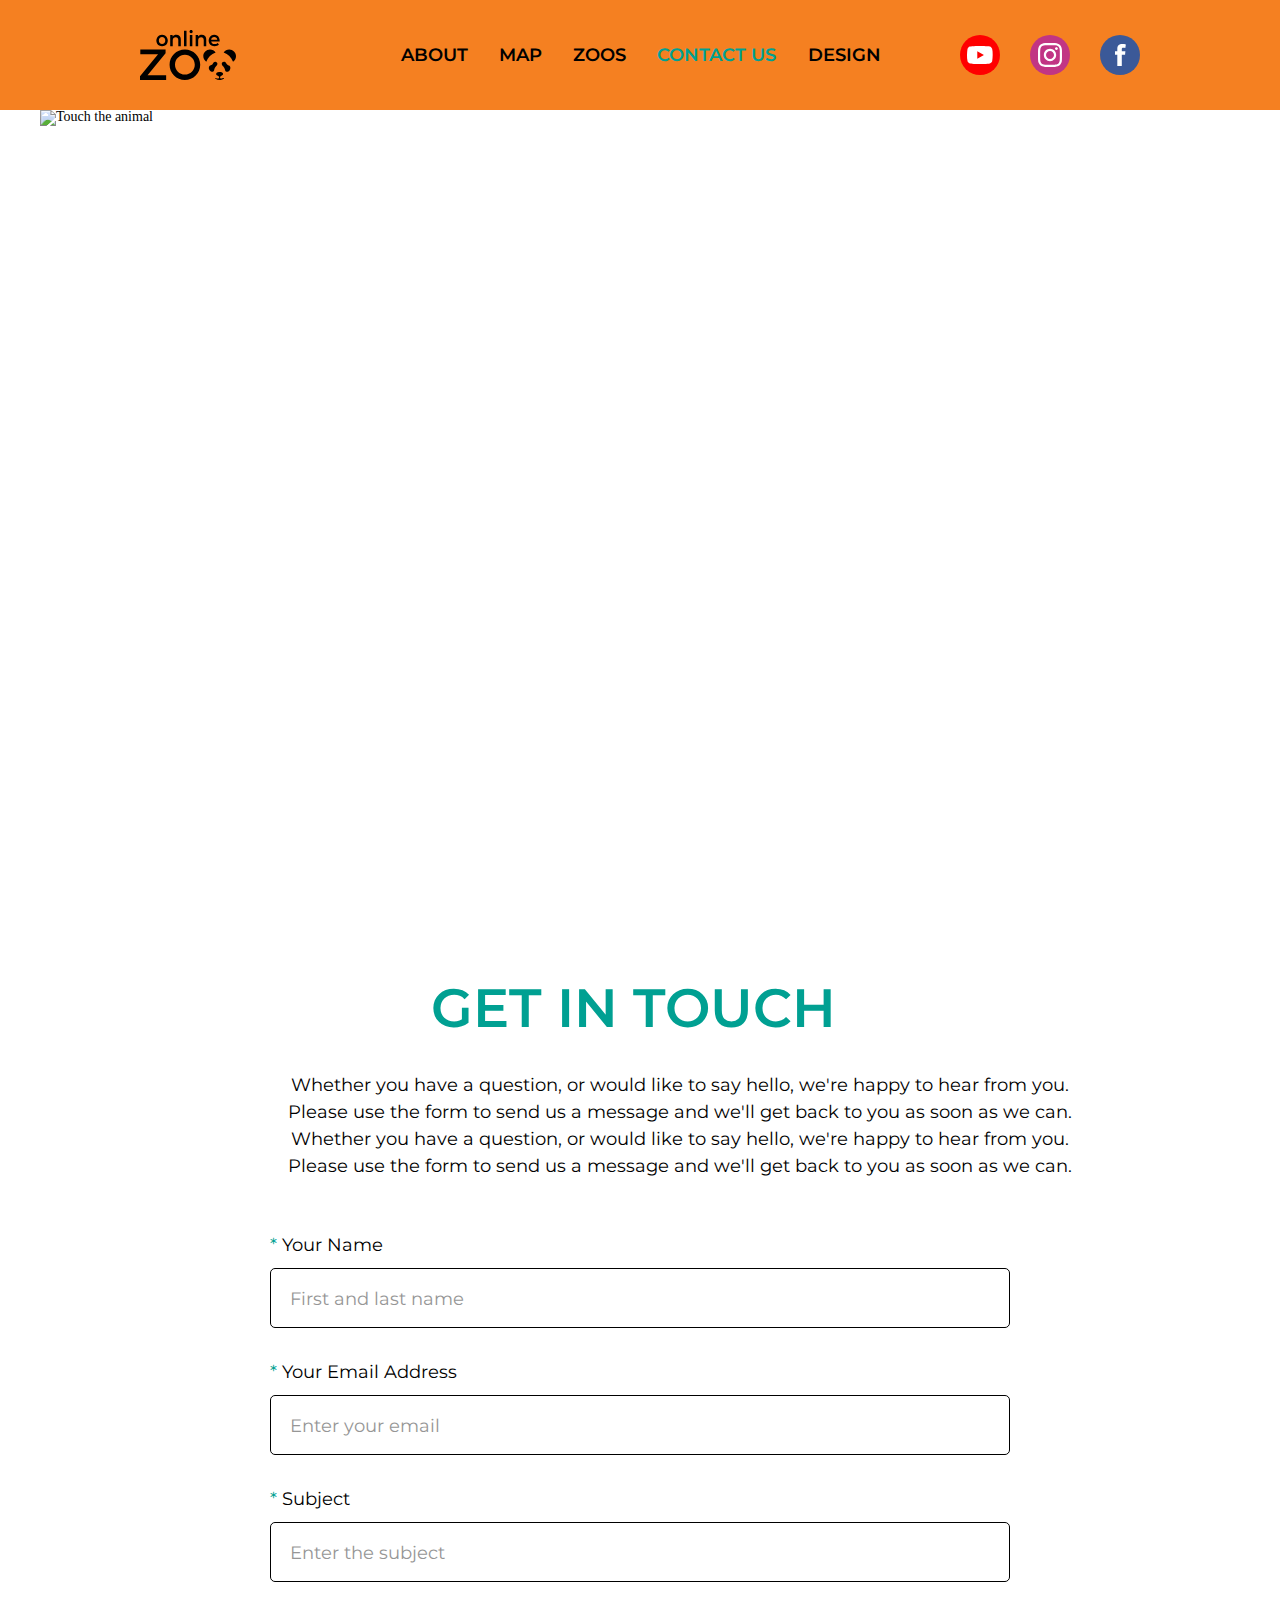
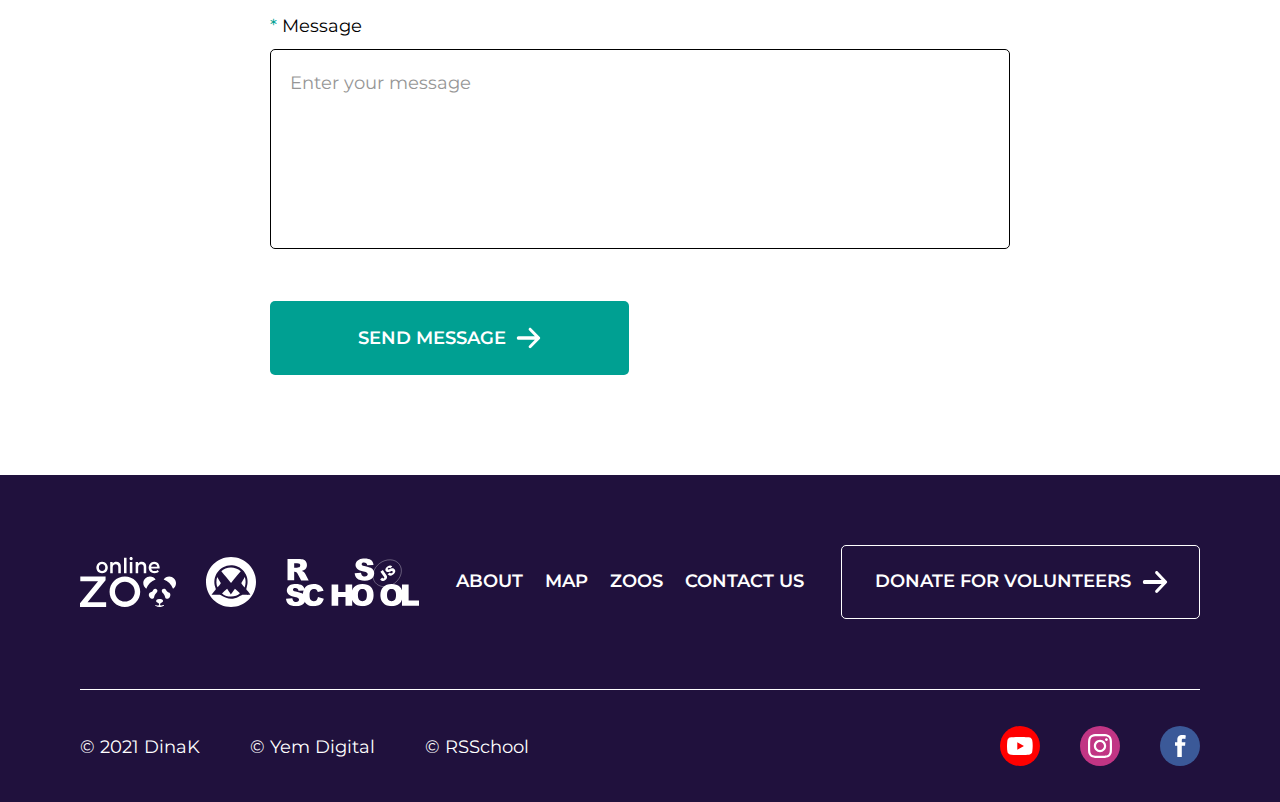
==== pages/contacts/contacts.html @ ee1e88de "feat: create contacts page" ====
<!DOCTYPE html>
<html lang="en">

<head id="head">
	<meta charset="UTF-8" />
	<meta name="viewport" content="width=device-width, initial-scale=1.0, maximum-scale=1.0, user-scalable=0" />

	<link rel="preconnect" href="https://fonts.gstatic.com">
	<link href="https://fonts.googleapis.com/css2?family=Montserrat:wght@400;500;600&display=swap" rel="stylesheet">

	<link rel="shortcut icon" href="./../../assets/icons/Favicon.svg">
	<link rel="stylesheet" href="contacts.css" />
	<link rel="stylesheet" href="./../main/modal.css"/>

	<title>Online Zoo</title>
</head>

<body>
	<header class="header">
		<div class="header__background">
			<div class="header__content">
				<a class="logo" href="../../index.html">
					<img class="logo__img" src="../../assets/icons/Logo.svg" alt="logo">
				</a>

				<div class="header__burger">
					<span></span>
				</div>

				<nav class="header__nav">
					<ul class="header__nav-list">
						<li class="header__nav-list-item">
							<a class="header__link text__link" href="../../index.html"> About </a>
						</li>
						<li class="header__nav-list-item">
							<a class="header__link text__link" href="../../pages/map/map.html"> Map </a>
						</li>
						<li class="header__nav-list-item">
							<a class="header__link text__link" href="../../pages/zoos/panda.html"> Zoos </a>
						</li>
						</li>
						<li class="header__nav-list-item">
							<a class="header__link header__nav-list-item-active text__link" href="../../pages/contacts/contacts.html"> Contact us </a>
						</li>
						</li>
						<li class="header__nav-list-item">
							<a class="header__link text__link" target="blank" href="https://www.figma.com/file/lnK11foY8Aoa6oOlDXovVN/Online-ZOO-Project"> Design </a>
						</li>
					</ul>
				</nav>

				<nav class="header__icons">
					<ul class="icons__list">
						<li class="header__icons__list-item">
							<a class="icon__link" href="https://www.youtube.com/" target="blank">
								<img class="icon__image" src="../../assets/icons/YouTube.svg">
							</a>
						</li>
						<li class="header__icons__list-item">
							<a class="icon__link" href="https://www.instagram.com/" target="blank">
								<img class="icon__image" src="../../assets/icons/Instagram.svg">
							</a>
						</li>
						<li class="header__icons__list-item">
							<a class="icon__link" href="https://www.facebook.com/" target="blank">
								<img class="icon__image" src="../../assets/icons/Facebook.svg">
							</a>
						</li>
					</ul>
				</nav>
			</div>
		</div>
	</header>

	<main class="main">
		<section class="contacts">
			<div class="contacts__content">
				<img class="contacts__image" src="../../assets/contacts/touch-the-animal-1.png" alt="Touch the animal">

				<div class="contacts__content-item">
					<div class="contacts__info">
						<h2 class="contacts__title"> Get in touch </h2>
						<p class="contacts__subtitle info-text">
							Whether you have a question, or would like to say hello,
							we're happy to hear from you. Please use the form to send
							us a message and we'll get back to you as soon as we can.
							Whether you have a question, or would like to say hello,
							we're happy to hear from you. Please use the form to send
							us a message and we'll get back to you as soon as we can.
						</p>
					</div>

					<form class="contacts__form form" action="">
						<label class="contacts__form-label info-text">  
							<p><span>*</span> Your Name </p>
							<input class="contacts__form-input info-text" placeholder="First and last name" type="text" required> 
						</label>
						<label class="contacts__form-label info-text">
							<p><span>*</span> Your Email Address </p>
							<input class="contacts__form-input info-text" placeholder="Enter your email" type="email" required> 
						</label>
						<label class="contacts__form-label info-text">
							<p><span>*</span> Subject </p>
							<input class="contacts__form-input info-text" placeholder="Enter the subject" type="text" required> 
						</label>
						<label class="contacts__form-label info-text"> 
							<p><span>*</span> Message </p> 					
							<p>
								<textarea class="contacts__form-textarea info-text" placeholder="Enter your message" required></textarea>
							</p>
						</label>						

						<button class="contacts__form-button"> send message 
							<img src="../../assets/icons/arrow.svg">
						</button>

					</form>
				</div>
			</div>
		</section>
	</main>

	<footer class="footer">
		<div class="footer__content">
			<section class="footer__navigation">
				<ul class="footer__partners">
					<li class="footer__partner">
						<a class="logo" href="../main/index.html">
							<img class="logo__img" src="../../assets/icons/Logo-white.svg" title="Online Zoo" alt="logo">
						</a>
					</li>
					<li class="footer__partner">
						<img src="../../assets/icons/Yem-Digital.svg" title="Yem Digital">
					</li>
					<li class="footer__partner">
						<img src="../../assets/icons/RSSchool.svg" title="Rolling Scopes School">
					</li>
				</ul>

				<nav class="footer__nav">
					<ul class="footer__nav-list">
						<li class="footer__nav-list-item">
							<a class="text__link footer__link" href="../../index.html"> About </a>
						</li>
						<li class="footer__nav-list-item">
							<a class="text__link footer__link" href="../../pages/map/map.html"> Map </a>
						</li>
						<li class="footer__nav-list-item">
							<a class="text__link footer__link" href="../../pages/zoos/panda.html"> Zoos </a>
						</li>
						</li>
						<li class="footer__nav-list-item">
							<a class="text__link footer__link" href="#"> Contact us </a>
						</li>
					</ul>
				</nav>

				<button class="footer__button"> Donate for volunteers </button>
			</section>

			<div class="footer__border-first"></div>

			<section class="footer__info">
				<ul class="footer__copyrights">
					<li class="footer__copyrights-item info-text"> © 2021 DinaK </li>
					<li class="footer__copyrights-item info-text"> © Yem Digital </li>
					<li class="footer__copyrights-item info-text"> © RSSchool </li>
				</ul>

				<div class="footer__border-second"></div>

				<nav class="footer__icons">
					<ul class="icons__list">
						<li class="footer__icons__list-item">
							<a class="icon__link" href="https://www.youtube.com/" target="blank">
								<img class="icon__image" src="../../assets/icons/YouTube.svg">
							</a>
						</li>
						<li class="footer__icons__list-item">
							<a class="icon__link" href="https://www.instagram.com/" target="blank">
								<img class="icon__image" src="../../assets/icons/Instagram.svg">
							</a>
						</li>
						<li class="footer__icons__list-item">
							<a class="icon__link" href="https://www.facebook.com/" target="blank">
								<img class="icon__image" src="../../assets/icons/Facebook.svg">
							</a>
						</li>
					</ul>
				</nav>
			</section>
		</div>
	</footer>

	<script src="contacts.js" type="module"></script>
</body>

</html>
---- pages/contacts/contacts.css ----
* { margin: 0;
	padding: 0;
	border: 0;
}

*, *:before,*:after {
	box-sizing: border-box;
	-webkit-box-sizing: border-box;
	-moz-box-sizing: border-box;
	-o-box-sizing: border-box;
}
:focus, :active {outline: none;}
a:focus, a:active {outline: none;}
nav, footer, header, aside {display: block}
html, body {
	width: 100%;
	height: 100%;
	font-size: 100%;
	line-height: 1;
	font-size: 14px;
	-ms-text-size-adjust: 100%;
	-moz-text-size-adjust: 100%;
	-webkit-text-size-adjust: 100%;
}
input, button, textarea {font-family: inherit;}
input::-ms-clear {display: none;}
button {cursor: pointer;}
button::-moz-focus-inner {padding: 0; border: 0;}
a, a:visited {text-decoration: none;}
a:hover {text-decoration: none;}
ul li {list-style: none;}
img {vertical-align: top;}

body {
	width: 100%;
	min-height: 100%;
	background-color: #ffffff;
	--orange: #F58021;
	--darkorange: #D26004;
	--green: #00A092;
	--darkgreen: #056159;
}

.info-text {
	font-family: Montserrat;
	font-size: 18px;
	line-height: 150%;
	color: #000000;
}

.header {
	margin: 0 auto;
	height: 0; 
}

.header .header__background {
	min-height: 100%;
	overflow: hidden;
	display: flex;
	flex-direction: column;
	background: var(--orange); 
}

.header__content {
	width: 1400px;
	margin: 0 auto;
	display: flex;
	justify-content: space-between;
	align-items: center;
}

.header__burger {
	display: none;
}

.logo {
	width: 96px;
	height: 50px;
	margin: 30px 0;
}

.header__nav {
	margin: 0 60px 0 35.4%; 
}

.header__nav-list {
	width: 553px;
	display: flex;
	justify-content: space-between;
}

.text__link {
	font-family: Montserrat;
	font-weight: 600;
	font-size: 18px;
	line-height: 150%;
	text-transform: uppercase;
	color: #000000;
}

.text__link:hover {
	border-bottom: 2px solid #000000;
}

.header__nav-list-item-active {
	color: var(--green);
	cursor: default;
}

.header__nav-list-item-active:hover {
	border-bottom: none;
}

.icons__list {
	display: flex;
}

.header__icons__list-item {
	margin: 0 15px;
	transition: all 0.5s ease-in-out;
}

.header__icons__list-item:first-child {
	margin-left: 0;
}

.header__icons__list-item:last-child {
	margin-right: 0;
}

.header__icons__list-item:hover {
	cursor: pointer;
	transform: scale(1.3);
	transition: all 0.5s ease-in-out;
}

.main {
	overflow: hidden;
	display: flex;
	flex-direction: column;
	background: #FFFFFF;
	margin: 110px auto 0;
}

.contacts__content {
	width: 1400px;
	margin: 0 auto 150px;
	display: flex;
	flex-direction: column;
	justify-content: space-between;
}

.contact-contacts__image {
	max-width: 1400px;	
	object-fit: cover;
}

.contacts__content-item {
	display: flex;
	margin: 150px 0 0;
	justify-content: space-between;
}

.contacts__info {
	max-width: 545px;
}

.contacts__title {
	font-family: Montserrat;
	font-style: normal;
	font-weight: 600;
	font-size: 54px;
	line-height: 66px;
	text-transform: uppercase;
	color: var(--green);
}

.info-text {
	font-family: Montserrat;
	font-size: 18px;
	line-height: 150%;
	color: #000000;
}

.contacts__subtitle {
	margin-top: 52px;
}

.contacts__form {
	width: 680px;
	display: flex;
	flex-direction: column;
}

.contacts__form-label {
	display: flex;
	flex-direction: column;
	align-items: flex-start;
	margin-top: 1px;
}

.contacts__form-label span {
	color: var(--green);
}

.contacts__form-input,
.contacts__form-textarea {
	width: 680px;
	height: 60px;
	border: 1px solid #000000;
	box-sizing: border-box;
	border-radius: 5px;
	margin-top: 9px;
	margin-bottom: 30px;
	padding: 16px 0 15px 19px;
}

.contacts__form-input::placeholder,
.contacts__form-textarea::placeholder {
	font-family: Montserrat;
	font-size: 18px;
	line-height: 150%;
	color: #969696;
}

.contacts__form-input:focus,
.contacts__form-textarea:focus {
	background: #FFFFFF;
	box-shadow: 0px 4px 30px rgba(0, 160, 146, 0.3);
}

.contacts__form-invalid {
	background: rgba(255, 240, 227, 0.2);
	border: 1px solid var(--orange);
}

.contacts__form-textarea {
	height: 200px;
	padding-top: 20px;
	resize: none;
}

.contacts__form-button {
	display: flex;
	justify-content: center;
	align-items: center;
	margin-top: 29px;
	padding: 26px 45px;

	width: 359px;
	height: 74px;

	background: var(--green);
	border-radius: 5px;
	transition: all 0.5s ease-in-out;

	font-family: Montserrat;
	font-weight: 600;
	font-size: 18px;
	line-height: 22px;
	text-transform: uppercase;
	color: #FFFFFF;
}

.contacts__form-button img {
	width: 24.28px;
	height: 22px;
	margin-left: 10px;
}

.contacts__form-button:hover {
	background: var(--darkgreen);
	transition: all 0.5s ease-in-out;
}

.footer {
	overflow: hidden;
	background: #20113D;
}

.footer__content {
	width: 1400px;
	margin: 0 auto;
	display: flex;
	flex-direction: column;
	justify-content: space-between;
}

.footer__border-first	{
	width: 1400px;
	height: 0px;
	border-top: 1px solid #FFFFFF; 
}

.footer__border-second {
	display: none;
}

.footer__navigation {
	display: flex;
	align-items: center;
	justify-content: space-between;
}

.footer__partners {
	display: flex;
	margin: 82px 0;
}

.footer__partner:nth-child(2) {
	margin: 0 63px;
}

.footer__partner img {
	height: 50px;
}

.footer__nav {
	margin: 0 60px;
}

.footer__nav-list {
	display: flex;
	margin-top: -3px;
}

.footer__nav-list-item {
	margin: 0 23px;
}

.footer__nav-list-item:first-child {
	margin-left: 12px;
}

.footer__nav-list-item:last-child {
	margin-right: 0;
}

.footer__link {
	color: #FFFFFF;
}

.footer__link:hover {
	cursor: pointer;
	border-bottom: 1px solid #FFFFFF;
}

.footer__button {
	width: 359px;
	height: 74px;
	background: transparent url(../../assets/icons/arrow.svg) 300px 25px no-repeat;

	display: flex;
	flex-direction: row;
	justify-content: center;
	align-items: center;

	border: 1px solid #FFFFFF;
	box-sizing: border-box;
	border-radius: 5px;
	padding-right: 35px;
	transition: all 0.5s ease-in-out;

	font-family: Montserrat;
	font-weight: 600;
	font-size: 18px;
	line-height: 22px;
	text-transform: uppercase;
	color: #FFFFFF;
}

.footer__button:hover {
	background: var(--green) url(../../assets/icons/arrow.svg) 300px 25px no-repeat;
	transition: all 0.5s ease-in-out;
}

.footer__info {
	display: flex;
	align-items: center;
	justify-content: space-between;
}

.footer__copyrights {
	display: flex;
	align-items: center;
	justify-content: space-between;
	margin-top: 2px;
}

.footer__copyrights-item {
	color: #FFFFFF;
}

.footer__copyrights-item:nth-child(2) {
	margin: 0 50px;
}

.footer__info .footer__icons {
	margin: 36px 0;
}

.footer__icons__list-item {
	margin: 0 20px;
}

.footer__icons__list-item:last-child {
	margin-right: 0;
}

@media (min-width: 1200px) and (max-width: 1919px) {
	.header__content {
		width: 1000px;
	}

	.header__nav {
		margin: 0 65px 0 15%;
	}

	.header__nav-list {
		width: 480px; 
		display: flex;
		justify-content: space-between;
	}

	.contacts__content {
		width: 1200px;
		margin: 0 auto;
	}

	.contacts__image {
		width: 1200px;	
		height: 815px;
		object-fit: fill;
	}

	.contacts__content-item {
		margin: 50px 140px 100px 220px;
		flex-direction: column;		
		justify-content: space-between;
		align-items: flex-start;
	}

	.contacts__info {
		align-self: center;
		text-align: center;
		max-width: 835px;
		margin-bottom: 52px;
	}

	.contacts__title {
		font-family: Montserrat;
		font-style: normal;
		font-weight: 600;
		font-size: 54px;
		line-height: 66px;
		text-transform: uppercase;
		color: var(--green);
		margin-left: -94px;
	}

	.contacts__subtitle {
		margin-top: 31px;
	}

	.contacts__form {
		padding-left: 10px;
		width: 740px;
	}

	.contacts__form-label {
		margin: 0 0 1px 0;
	}

	.contacts__form-input,
	.contacts__form-textarea {
		width: 740px;
	}

	.contacts__form-button {
		margin-top: 13px;
	}

	.footer__content,
	.footer__border-first {
		width: 1120px;
	}

	.footer__nav {
		margin: 0 25px;
		padding-top: 1px;
	}	

	.footer__partner:nth-child(2) {
		margin: 0 30px;
	}

	.footer__nav-list-item {
		margin: 0 11px;
	}

	.footer__nav-list-item:first-child {
		margin-left: 0;
	}

	.footer__nav-list-item:last-child {
		margin-right: 0;
	}

	.footer__button {
		width: 359px;
		height: 74px;
		background: transparent url(../../assets/icons/arrow.svg) 300px 25px no-repeat;
	
		display: flex;
		flex-direction: row;
		justify-content: center;
		align-items: center;
	
		border: 1px solid #FFFFFF;
		box-sizing: border-box;
		border-radius: 5px;
		padding-bottom: 2px;
		padding-right: 35px;
		transition: all 0.5s ease-in-out;
	
		font-family: Montserrat;
		font-weight: 600;
		font-size: 18px;
		line-height: 22px;
		text-transform: uppercase;
		color: #FFFFFF;
	}

	.footer__copyrights {
		display: flex;
		align-items: center;
		justify-content: space-between;
		margin-top: 3px;
	}
}

@media (min-width: 640px) and (max-width: 1199px) {
	.header .header__background {
		align-items: center;
	}

	.header__content {
		position: fixed;
		height: 110px;
		background: var(--orange);
		justify-content: center;
		z-index: 10;
	}

	.header__nav,
	.header__icons {
		display: none;
	}

	body.lock {
		overflow: hidden;
	}

	.header__burger {
		display: block;
		position: relative;
		width: 30px;
		height: 30px;
		z-index: 3;
		margin: 0 30px 0 447px;
	}

	.header__burger:hover {
		cursor: pointer;
	}

	.header__burger:before,
	.header__burger:after {
		content: '';
		position: absolute;
		width: 100%;
		height: 3px;
		left: 0;
		background: #000000;
		transition: all 0.5s ease-in-out 0.2s;
	}

	.header__burger:before {
		top: 0;
	}

	.header__burger:after {
		bottom: 0;
	}  

	.header__burger span {
		position: absolute;
		width: 100%;
		height: 3px;
		background: #000000;
		top: 14px;
		transition: all 0.5s ease-in-out 0.2s;
	}

	.header__burger.active:before {
		transform: rotate(45deg);
		top: 14px;
		transition: all 0.5s ease-in-out 0.2s;
		height: 3px;
		background: #FFFFFF;
	}

	.header__burger.active:after {
		transform: rotate(-45deg);
		bottom: 13px;
		transition: all 0.5s ease-in-out 0.2s;
		height: 3px;
		background: #FFFFFF;
	}

	.header__burger.active span {
		transform: scale(0);
		transition: all 0.5s ease-in-out 0.2s;
	}

	.header__nav {	
		position: fixed;
		right: -100%;
		top: 0;
		width: 100%;
		height: 100%;		
		margin: 0;
		background: #20113D;

		display: flex; 
		flex-direction: column;   
		align-items: center;    
		justify-content: center;
		text-align: center;
		transition: all 0.5s ease-in-out 0.2s;		
	}

	.header__nav.active {
		position: fixed;
		right: 0;
		transition: all 0.5s ease-in-out 0.2s;		
	} 

	.header__nav-list {
		width: 121px;
		height: 335px;
		flex-direction: column;
		align-items: center;
		justify-content: center;
	}

	.header__nav-list-item:first-child {
		margin: 0 auto 19px;
	}

	.header__nav-list-item:last-child {
		margin: 19px auto 0;
	}

	.header__nav-list-item {
		margin: 19px auto;
	}

	.header__link.text__link {
		color: #fff;
	}
	
	.text__link:hover {
		border-bottom: 2px solid #fff;
	}

	.header__link.header__nav-list-item-active {
		color: var(--green);
		cursor: default;
	}

	.header__nav-list-item-active:hover {
		border-bottom: none;
	}
	
	.contacts__content {
		width: 640px;
		margin: 0 auto;
	}

	.contacts__image {
		width: 640px;	
		height: 434px;
		object-fit: fill;
	}

	.contacts__content-item {
		margin: 50px 20px 100px;
		flex-direction: column;		
		justify-content: space-between;
		align-items: flex-start;
	}

	.contacts__info {
		align-self: center;
		text-align: center;
		max-width: 600px;
		margin-bottom: 52px;
	}

	.contacts__subtitle {
		margin-top: 17px;
	}

	.contacts__form {
		width: 600px;
	}

	.contacts__form-label {
		margin: 0;
	}

	.contacts__form-input,
	.contacts__form-textarea {
		width: 600px;
		margin-top: 10px;
	}

	.contacts__form-button {
		align-self: center;
		margin-top: 14px;
		width: 290px;
	}

	.footer__content,
	.footer__border-first {
		width: 460px;
		padding: 0;
		margin: 0 auto;
	}
	
	.footer__navigation {
		margin: 50px auto;
		flex-direction: column;
	}

	.footer__partners {
		margin: 0 auto;
	}

	.footer__partner:nth-child(2) {
		margin: 0 82px;
	}

	.footer__nav {
		margin: 53px auto 46px;
	}

	.footer__nav-list-item {
		margin: 0 27px;
	}

	.footer__nav-list-item:first-child {
		margin-left: 0;
	}

	.footer__button {
		width: 360px;
		height: 74px;
		padding: 6px 61px 8px 24px;
		margin-left: -3px;
		background: #20113D url(../../assets/icons/arrow.svg) 300px 25px/24px 22px no-repeat;
	}

	.footer__button:hover {
		background: var(--green) url(../../assets/icons/arrow.svg) 300px 25px/24px 22px no-repeat;
	}

	.footer__info {
		margin: 50px auto;
		flex-direction: column-reverse;
	}

	.footer__copyrights {
		display: flex;
		align-items: center;
		justify-content: space-between;
	}

	.footer__copyrights-item:nth-child(2) {
		margin: 0 49px;
	}

	.footer__info .footer__icons {
		margin: 0 auto 30px
	}

	.footer__icons__list-item {
		margin: 0 25px;
	}

	.footer__icons__list-item:first-child {
		margin-left: 0;
	}
}

@media (min-width: 320px) and (max-width: 639px) {
	.block-title {
		font-family: Montserrat;
		font-style: normal;
		font-weight: 900;
		font-size: 25px;
		line-height: 32px;
		text-transform: uppercase;
		color: var(--green);
	}
	
	.header .header__background {
		align-items: center;
	}

	.header__content {
		position: fixed;
		height: 110px;
		background: var(--orange);
		width: 100%;
		justify-content: center;
		z-index: 12;
	}

	.logo {
    	margin: 5px 0;
	}

	.header__nav,
	.header__icons {
		display: none;
	}

	body.lock {
		overflow: hidden;
	}

	.header__burger {
		display: block;
		position: relative;
		width: 22px;
		height: 30px;
		z-index: 3;
		margin: 0 15px 0 146px;
	}

	.header__burger:hover {
		cursor: pointer;
	}

	.header__burger:before,
	.header__burger:after {
		content: '';
		position: absolute;
		width: 100%;
		height: 2px;
		left: 0;
		background: #000000;
		transition: all 0.5s ease-in-out 0.2s;
	}

	.header__burger:before {
		top: 0;
	}

	.header__burger:after {
		bottom: 0;
	}    
	
	.header__burger span {
		position: absolute;
		width: 100%;
		height: 2px;
		background: #000000;
		top: 14px;
		transition: all 0.5s ease-in-out 0.2s;
	}

	.header__burger.active:before {
		transform: rotate(45deg);
		top: 14px;
		transition: all 0.5s ease-in-out 0.2s;
		height: 2px;
		background: #FFFFFF;
	}

	.header__burger.active:after {
		transform: rotate(-45deg);
		bottom: 14px;
		transition: all 0.5s ease-in-out 0.2s;
		height: 2px;
		background: #FFFFFF;
	}

	.header__burger.active span {
		transform: scale(0);
		transition: all 0.5s ease-in-out 0.2s;
	}

	.header__nav {
		position: fixed;
		right: -100%;
		top: 0;
		width: 100%;
		height: 100%;		
		margin: 0;
		background: #20113D;

		display: flex; 
		flex-direction: column;   
		align-items: center;    
		justify-content: center;
		text-align: center;
		transition: all 0.5s ease-in-out 0.2s;
	}

	.header__nav.active {
		position: fixed;
		right: 0;
		transition: all 0.5s ease-in-out 0.2s;	
	} 

	.header__nav-list {
		width: 121px;
		height: 295px;
		flex-direction: column;
		align-items: center;
		justify-content: center;
	}

	.header__nav-list-item:first-child {
		margin: 0 auto 5px;
	}

	.header__nav-list-item:last-child {
		margin: 5px auto 0;
	}

	.header__nav-list-item {
		margin: 5px auto;
	}

	.header__link.text__link {
		color: #fff;
	}
	
	.text__link:hover {
		border-bottom: 2px solid #fff;
	}

	.header__link.header__nav-list-item-active {
		color: var(--green);
		cursor: default;
	}

	.header__nav-list-item-active:hover {
		border-bottom: none;
	}

	.contacts__content {
		width: 300px;
		margin: 0 auto;
		align-items: center;
	}

	.contacts__image {
		width: 320px;	
		height: 217px;
		object-fit: fill;
	}

	.contacts__content-item {
		margin: 30px 10px 80px;
		flex-direction: column;		
		justify-content: space-between;
		align-items: center;
	}

	.contacts__title {
		font-weight: 500;
		font-size: 26px;
		line-height: 32px;
	}

	.contacts__subtitle {
		margin-top: 16px;
	}

	.contacts__info {
		align-self: center;
		text-align: center;
		max-width: 300px;
		margin-bottom: 45px;
	}

	.contacts__form {
		width: 300px;
	}

	.contacts__form-label {
		margin: 0;
	}

	.contacts__form-input {
		width: 300px;
		height: 50px;
		padding: 14px 0 15px 9px;
		margin-top: 5px;
	}

	.contacts__form-textarea:last-child {
		margin-top: 5px;
		padding: 13px 9px;
		margin-bottom: 23px;
	}

	.contacts__form-textarea {
		width: 300px;
	}

	.contacts__form-button {
		margin: 0;
		width: 300px;
		height: 45px;
		padding: 25px 45px;
	}

	.footer__content {
		width: 280px;
		margin: 0 auto;
	}

	.footer__navigation {
		margin: 50px 0 0px;
		flex-direction: column;
		align-items: center;
	}

	.footer__partners {
		flex-direction: column;
		align-items: center;
		margin: 0 auto;
	}

	.footer__partner:nth-child(2) {
		margin: 30px 0;
	}

	.footer__nav {
		margin: 35px 0 30px;
	}

	.footer__nav-list {
		width: 300px;
		justify-content: space-between;
	}

	.footer__nav-list-item {
		margin: 0;
	}

	.footer__nav-list-item:first-child {
		margin-left: 0;
	}

	.footer__nav-list-item:last-child {
		margin-right: 0;
	}

	.text__link.footer__link {
		font-family: Montserrat;
		font-weight: 600;
		font-size: 16px;
		line-height: 20px;
	}

	.footer__button {
		margin: 0;
		width: 299px;
		height: 45px;
		margin-left: 3px;
		padding: 8px 38px 8px 5px;
		text-transform: none;
		background: #20113D url(../../assets/icons/arrow.svg) 244px 11px/24px 22px no-repeat;
	}

	.footer__button:hover {
		background: var(--green) url(../../assets/icons/arrow.svg) 244px 11px/24px 22px no-repeat;
	}

	.footer__border-first {
		display: none;
	}
	
	.footer__info {
		flex-direction: column;
		justify-content: center;
		align-items: center;
		margin-bottom: 50px;
	}

	.footer__info .footer__icons {
		margin-top: 30px;
		margin-bottom: 2px;
	}

	.footer__icons__list-item {
		margin: 0 25px;
		order: 1;
	}

	.footer__icons__list-item:first-child {
		margin-left: 0;
	}

	.footer__border-second	{
		display: block;
		width: 300px;
		height: 0px;
		border-top: 1px solid #FFFFFF; 
		margin: 30px 0;
		order: 2;
	}

	.footer__copyrights {
		order: 3;
		display: flex;
		flex-direction: column;
		width: 130px;
	}

	.footer__copyrights-item:nth-child(2) {
    	margin: 30px auto;
	}
	
	.footer__copyrights-item:nth-child(1) {
    	margin-top: -3px;
	}	
}
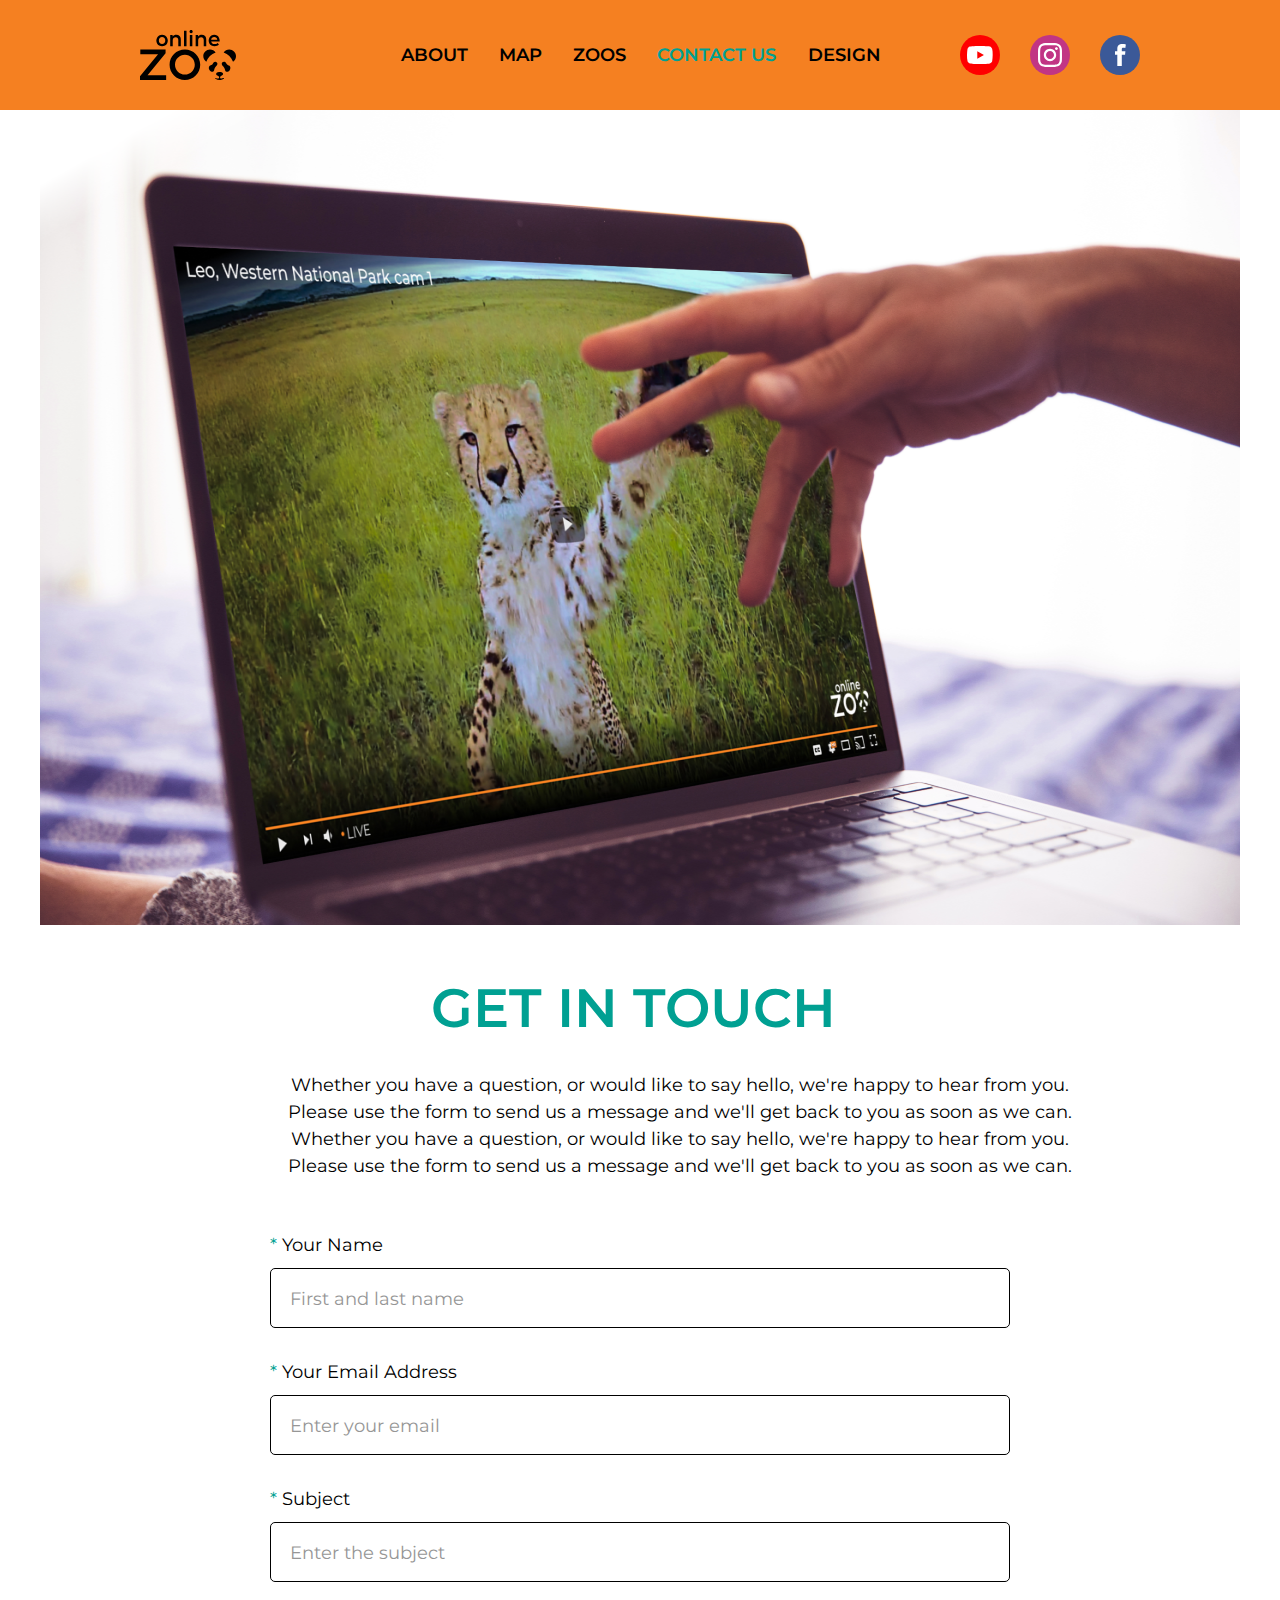
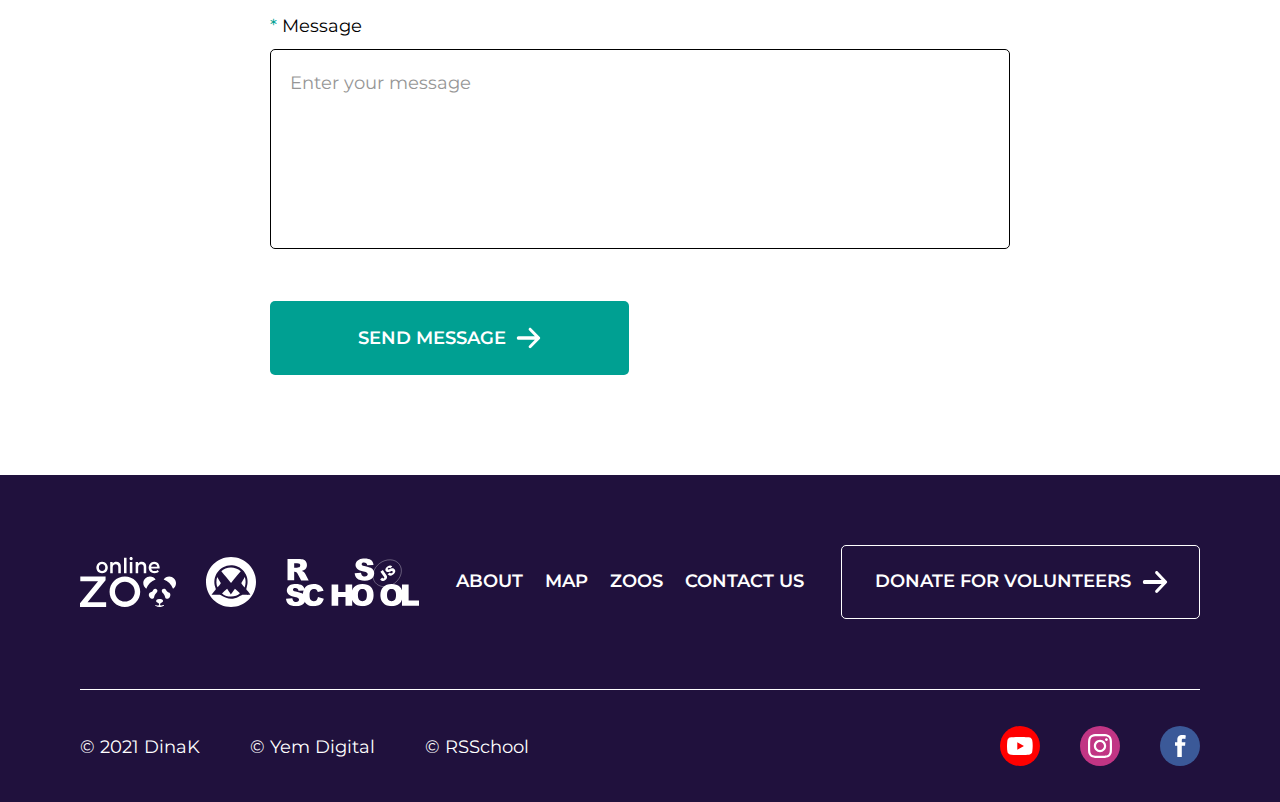
==== commit 38a36a80: "feat: edit links in the footer" ====
--- a/pages/contacts/contacts.html
+++ b/pages/contacts/contacts.html
@@ -125,7 +125,7 @@
 			<section class="footer__navigation">
 				<ul class="footer__partners">
 					<li class="footer__partner">
-						<a class="logo" href="../main/index.html">
+						<a class="logo" href="../index.html">
 							<img class="logo__img" src="../../assets/icons/Logo-white.svg" title="Online Zoo" alt="logo">
 						</a>
 					</li>
@@ -195,4 +195,4 @@
 	<script src="contacts.js" type="module"></script>
 </body>
 
-</html>+</html>
--- a/pages/contacts/contacts.css
+++ b/pages/contacts/contacts.css
@@ -1087,11 +1087,11 @@
 		margin-left: 3px;
 		padding: 8px 38px 8px 5px;
 		text-transform: none;
-		background: #20113D url(../../assets/icons/arrow.svg) 244px 11px/24px 22px no-repeat;
+		background: #20113D url(../../assets/icons/arrow.svg) 248px 11px/24px 22px no-repeat;
 	}
 
 	.footer__button:hover {
-		background: var(--green) url(../../assets/icons/arrow.svg) 244px 11px/24px 22px no-repeat;
+		background: var(--green) url(../../assets/icons/arrow.svg) 248px 11px/24px 22px no-repeat;
 	}
 
 	.footer__border-first {
@@ -1135,6 +1135,11 @@
 		width: 130px;
 	}
 
+	.footer__copyrights-item {
+		min-width: 125px;
+		text-align: center;
+	}
+
 	.footer__copyrights-item:nth-child(2) {
     	margin: 30px auto;
 	}
